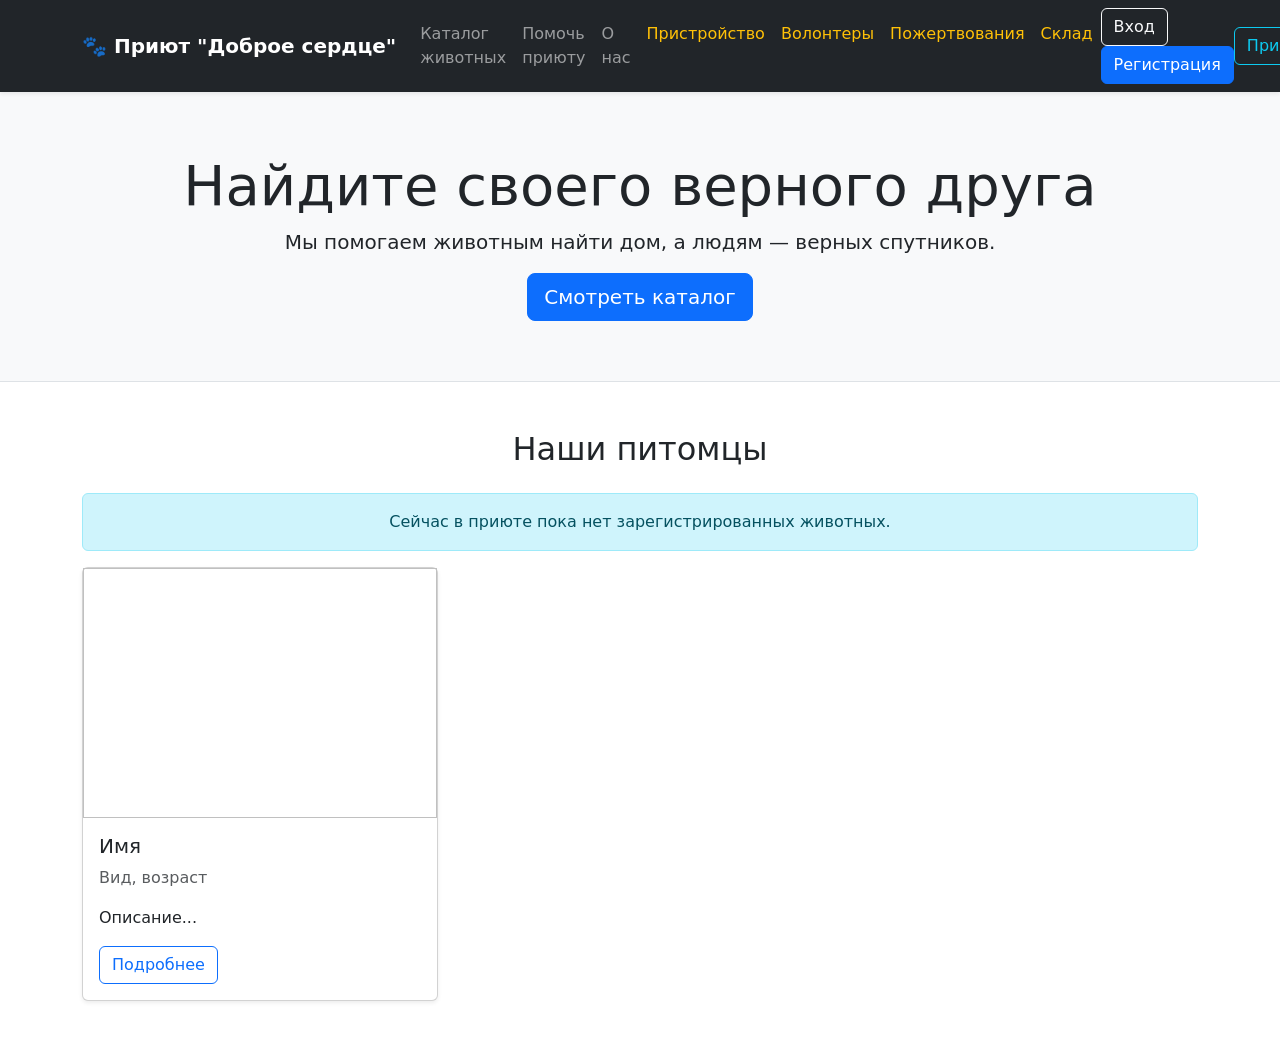
==== src/main/resources/templates/index.html @ b43a495e "first commit" ====
<!DOCTYPE html>
<html xmlns:th="http://www.thymeleaf.org">
<head>
    <meta charset="UTF-8">
    <title>Приют для животных "Доброе сердце"</title>
    <link href="https://cdn.jsdelivr.net/npm/bootstrap@5.3.0/dist/css/bootstrap.min.css" rel="stylesheet">
    <style>
        .hero-section { background: #f8f9fa; padding: 60px 0; border-bottom: 1px solid #dee2e6; }
        .animal-card img { height: 250px; object-fit: cover; }
    </style>
</head>
<body>

<nav class="navbar navbar-expand-lg navbar-dark bg-dark shadow-sm">
    <div class="container">
        <a class="navbar-brand fw-bold" href="/">🐾 Приют "Доброе сердце"</a>
        <button class="navbar-toggler" type="button" data-bs-toggle="collapse" data-bs-target="#navbarNav">
            <span class="navbar-toggler-icon"></span>
        </button>

        <div class="collapse navbar-collapse" id="navbarNav">
            <ul class="navbar-nav me-auto">
                <li class="nav-item">
                    <a class="nav-link" th:href="@{/catalog}">Каталог животных</a>
                </li>
                <li class="nav-item">
                    <a class="nav-link" href="/help">Помочь приюту</a>
                </li>
                <li class="nav-item">
                    <a class="nav-link" href="/about">О нас</a>
                </li>
                <li class="nav-item" th:if="${#authorization.expression('hasRole(''ADMIN'')')}">
                    <a class="nav-link text-warning" href="/admin/requests">Пристройство</a>
                </li>
                <li class="nav-item" th:if="${#authorization.expression('hasRole(''ADMIN'')')}">
                    <a class="nav-link text-warning" href="/admin/volunteers">Волонтеры</a>
                </li>
                <li class="nav-item" th:if="${#authorization.expression('hasRole(''ADMIN'')')}">
                    <a class="nav-link text-warning" href="/admin/donations">Пожертвования</a>
                </li>
                <li class="nav-item" th:if="${#authorization.expression('hasRole(''ADMIN'')')}">
                    <a class="nav-link text-warning" href="/admin/supplies">Склад</a>
                </li>
            </ul>

            <div class="d-flex align-items-center">
                <div th:unless="${#authorization.expression('isAuthenticated()')}">
                    <a href="/login" class="btn btn-outline-light me-2">Вход</a>
                    <a href="/register" class="btn btn-primary">Регистрация</a>
                </div>

                <div th:if="${#authorization.expression('isAuthenticated()')}" class="dropdown">
                    <button class="btn btn-outline-info dropdown-toggle" type="button" id="userMenu" data-bs-toggle="dropdown">
                        Привет, <span th:text="${userName}">Имя</span>!
                    </button>
                    <ul class="dropdown-menu dropdown-menu-end">
                        <li><a class="dropdown-content ms-3" href="/profile" style="text-decoration: none; color: black;">Мой профиль</a></li>
                        <li><hr class="dropdown-divider"></li>
                        <li>
                            <form th:action="@{/logout}" method="post">
                                <button type="submit" class="dropdown-item text-danger">Выйти</button>
                            </form>
                        </li>
                    </ul>
                </div>
            </div>
        </div>
    </div>
</nav>

<div class="hero-section text-center">
    <div class="container">
        <h1 class="display-4">Найдите своего верного друга</h1>
        <p class="lead">Мы помогаем животным найти дом, а людям — верных спутников.</p>
        <a href="#catalog" class="btn btn-primary btn-lg">Смотреть каталог</a>
    </div>
</div>

<div class="container my-5" id="catalog">
    <h2 class="text-center mb-4">Наши питомцы</h2>

    <div th:if="${listAnimals.isEmpty()}" class="alert alert-info text-center">
        Сейчас в приюте пока нет зарегистрированных животных.
    </div>

    <div class="row row-cols-1 row-cols-md-3 g-4">
        <div class="col" th:each="animal : ${listAnimals}">
            <div class="card h-100 animal-card shadow-sm">
                <img th:src="${animal.imageUrl != null ? animal.imageUrl : 'https://via.placeholder.com/300x250?text=Нет+фото'}" ...>
                <div class="card-body">
                    <h5 class="card-title" th:text="${animal.name}">Имя</h5>
                    <p class="card-text text-muted" th:text="${animal.species + ', ' + animal.age + ' лет'}">Вид, возраст</p>
                    <p class="card-text" th:text="${#strings.abbreviate(animal.description, 100)}">Описание...</p>
                    <a href="#" class="btn btn-outline-primary">Подробнее</a>
                </div>
            </div>
        </div>
    </div>
</div>
<script src="https://cdn.jsdelivr.net/npm/bootstrap@5.3.0/dist/js/bootstrap.bundle.min.js"></script>
</body>
</html>
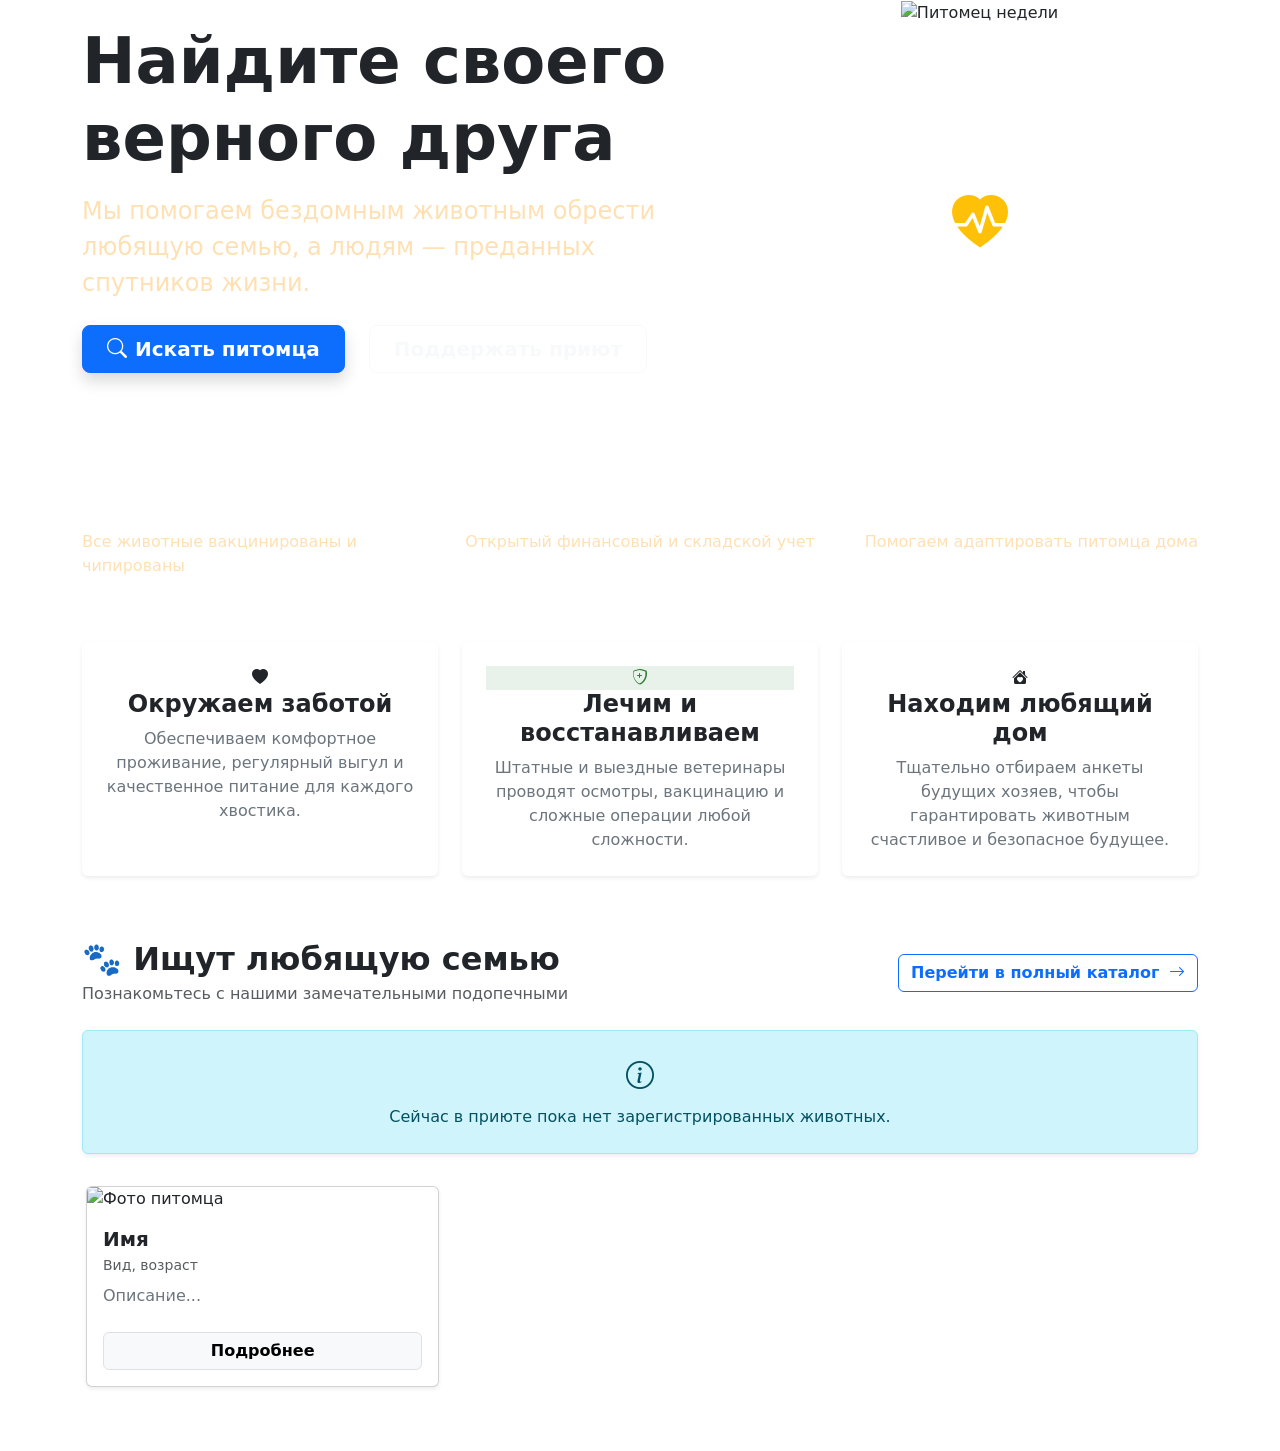
==== commit 28840f1d: "feat: implement shelter application logic and project setup" ====
--- a/src/main/resources/templates/index.html
+++ b/src/main/resources/templates/index.html
@@ -4,99 +4,160 @@
     <meta charset="UTF-8">
     <title>Приют для животных "Доброе сердце"</title>
     <link href="https://cdn.jsdelivr.net/npm/bootstrap@5.3.0/dist/css/bootstrap.min.css" rel="stylesheet">
-    <style>
-        .hero-section { background: #f8f9fa; padding: 60px 0; border-bottom: 1px solid #dee2e6; }
-        .animal-card img { height: 250px; object-fit: cover; }
-    </style>
+    <link rel="stylesheet" href="https://cdn.jsdelivr.net/npm/bootstrap-icons@1.11.3/font/bootstrap-icons.min.css">
+    <link rel="stylesheet" th:href="@{/css/style.css}">
 </head>
 <body>
 
-<nav class="navbar navbar-expand-lg navbar-dark bg-dark shadow-sm">
-    <div class="container">
-        <a class="navbar-brand fw-bold" href="/">🐾 Приют "Доброе сердце"</a>
-        <button class="navbar-toggler" type="button" data-bs-toggle="collapse" data-bs-target="#navbarNav">
-            <span class="navbar-toggler-icon"></span>
-        </button>
+<div th:replace="~{fragments :: navbar}"></div>
 
-        <div class="collapse navbar-collapse" id="navbarNav">
-            <ul class="navbar-nav me-auto">
-                <li class="nav-item">
-                    <a class="nav-link" th:href="@{/catalog}">Каталог животных</a>
-                </li>
-                <li class="nav-item">
-                    <a class="nav-link" href="/help">Помочь приюту</a>
-                </li>
-                <li class="nav-item">
-                    <a class="nav-link" href="/about">О нас</a>
-                </li>
-                <li class="nav-item" th:if="${#authorization.expression('hasRole(''ADMIN'')')}">
-                    <a class="nav-link text-warning" href="/admin/requests">Пристройство</a>
-                </li>
-                <li class="nav-item" th:if="${#authorization.expression('hasRole(''ADMIN'')')}">
-                    <a class="nav-link text-warning" href="/admin/volunteers">Волонтеры</a>
-                </li>
-                <li class="nav-item" th:if="${#authorization.expression('hasRole(''ADMIN'')')}">
-                    <a class="nav-link text-warning" href="/admin/donations">Пожертвования</a>
-                </li>
-                <li class="nav-item" th:if="${#authorization.expression('hasRole(''ADMIN'')')}">
-                    <a class="nav-link text-warning" href="/admin/supplies">Склад</a>
-                </li>
-            </ul>
+<div class="hero-section d-flex align-items-center">
+    <div class="container position-relative" style="z-index: 2;">
+        <div class="row align-items-center g-5">
 
-            <div class="d-flex align-items-center">
-                <div th:unless="${#authorization.expression('isAuthenticated()')}">
-                    <a href="/login" class="btn btn-outline-light me-2">Вход</a>
-                    <a href="/register" class="btn btn-primary">Регистрация</a>
+            <div class="col-lg-7 text-center text-lg-start">
+                <h1 class="display-3 fw-bold mb-3">Найдите своего верного друга</h1>
+                <p class="lead fs-4 mb-4" style="color: #ffe0b2;">Мы помогаем бездомным животным обрести любящую семью, а людям — преданных спутников жизни.</p>
+                <div class="d-grid gap-2 d-sm-flex justify-content-sm-center justify-content-lg-start mb-4">
+                    <a href="/catalog" class="btn btn-primary btn-lg px-4 me-sm-3 fw-bold shadow"><i class="bi bi-search me-2"></i>Искать питомца</a>
+                    <a href="/help" class="btn btn-outline-light btn-lg px-4 fw-bold">Поддержать приют</a>
+                </div>
+            </div>
+
+            <div class="col-lg-5 d-none d-lg-block">
+                <div class="hero-accent-card text-center" th:if="${heroAnimal != null}">
+                    <img th:src="${heroAnimal.imageUrl != null ? heroAnimal.imageUrl : 'https://via.placeholder.com/400x220?text=Ищет+фото'}" alt="Питомец недели">
+                    <div class="mt-3 text-white">
+                        <h5 class="fw-bold mb-1" th:text="${heroAnimal.name + ', ' + heroAnimal.age + ' лет'}">Имя питомца</h5>
+                        <p class="small mb-2 opacity-75" th:text="${heroAnimal.species}">Вид животного</p>
+                        <p class="small mb-0 italic opacity-90" th:text="${#strings.abbreviate(heroAnimal.description, 80)}">Краткое описание...</p>
+                    </div>
                 </div>
 
-                <div th:if="${#authorization.expression('isAuthenticated()')}" class="dropdown">
-                    <button class="btn btn-outline-info dropdown-toggle" type="button" id="userMenu" data-bs-toggle="dropdown">
-                        Привет, <span th:text="${userName}">Имя</span>!
-                    </button>
-                    <ul class="dropdown-menu dropdown-menu-end">
-                        <li><a class="dropdown-content ms-3" href="/profile" style="text-decoration: none; color: black;">Мой профиль</a></li>
-                        <li><hr class="dropdown-divider"></li>
-                        <li>
-                            <form th:action="@{/logout}" method="post">
-                                <button type="submit" class="dropdown-item text-danger">Выйти</button>
-                            </form>
-                        </li>
-                    </ul>
+                <div class="hero-accent-card text-center py-5" th:unless="${heroAnimal != null}">
+                    <div class="p-4">
+                        <i class="bi bi-heart-pulse-fill text-warning display-4 mb-3 d-block"></i>
+                        <h5 class="fw-bold text-white mb-2">Наши двери открыты</h5>
+                        <p class="small mb-0 text-white-50">Скоро здесь появится наш новый подопечный хвостик!</p>
+                    </div>
                 </div>
             </div>
+
         </div>
-    </div>
-</nav>
 
-<div class="hero-section text-center">
-    <div class="container">
-        <h1 class="display-4">Найдите своего верного друга</h1>
-        <p class="lead">Мы помогаем животным найти дом, а людям — верных спутников.</p>
-        <a href="#catalog" class="btn btn-primary btn-lg">Смотреть каталог</a>
-    </div>
-</div>
-
-<div class="container my-5" id="catalog">
-    <h2 class="text-center mb-4">Наши питомцы</h2>
-
-    <div th:if="${listAnimals.isEmpty()}" class="alert alert-info text-center">
-        Сейчас в приюте пока нет зарегистрированных животных.
-    </div>
-
-    <div class="row row-cols-1 row-cols-md-3 g-4">
-        <div class="col" th:each="animal : ${listAnimals}">
-            <div class="card h-100 animal-card shadow-sm">
-                <img th:src="${animal.imageUrl != null ? animal.imageUrl : 'https://via.placeholder.com/300x250?text=Нет+фото'}" ...>
-                <div class="card-body">
-                    <h5 class="card-title" th:text="${animal.name}">Имя</h5>
-                    <p class="card-text text-muted" th:text="${animal.species + ', ' + animal.age + ' лет'}">Вид, возраст</p>
-                    <p class="card-text" th:text="${#strings.abbreviate(animal.description, 100)}">Описание...</p>
-                    <a href="#" class="btn btn-outline-primary">Подробнее</a>
-                </div>
+        <div class="row mt-5 pt-4 border-top" style="border-color: rgba(255,255,255,0.15) !important;">
+            <div class="col-md-4 text-center text-md-start mb-3 mb-md-0">
+                <div class="h3 fw-bold mb-1 text-white">100%</div>
+                <p class="mb-0" style="color: #ffe0b2;">Все животные вакцинированы и чипированы</p>
+            </div>
+            <div class="col-md-4 text-center mb-3 mb-md-0">
+                <div class="h3 fw-bold mb-1 text-white">Прозрачность</div>
+                <p class="mb-0" style="color: #ffe0b2;">Открытый финансовый и складской учет</p>
+            </div>
+            <div class="col-md-4 text-center text-md-end">
+                <div class="h3 fw-bold mb-1 text-white">Поддержка</div>
+                <p class="mb-0" style="color: #ffe0b2;">Помогаем адаптировать питомца дома</p>
             </div>
         </div>
     </div>
 </div>
+
+<div class="container my-5 py-3">
+    <div class="row text-center g-4">
+        <div class="col-md-4">
+            <div class="card h-100 p-4 border-0 shadow-sm animal-card">
+                <div class="feature-icon"><i class="bi bi-heart-fill"></i></div>
+                <h4 class="fw-bold text-dark">Окружаем заботой</h4>
+                <p class="text-secondary mb-0">Обеспечиваем комфортное проживание, регулярный выгул и качественное питание для каждого хвостика.</p>
+            </div>
+        </div>
+        <div class="col-md-4">
+            <div class="card h-100 p-4 border-0 shadow-sm animal-card">
+                <div class="feature-icon" style="color: #2e7d32; background: rgba(46, 125, 50, 0.1);"><i class="bi bi-shield-plus"></i></div>
+                <h4 class="fw-bold text-dark">Лечим и восстанавливаем</h4>
+                <p class="text-secondary mb-0">Штатные и выездные ветеринары проводят осмотры, вакцинацию и сложные операции любой сложности.</p>
+            </div>
+        </div>
+        <div class="col-md-4">
+            <div class="card h-100 p-4 border-0 shadow-sm animal-card">
+                <div class="feature-icon feature-home"><i class="bi bi-house-heart-fill"></i></div>
+                <h4 class="fw-bold text-dark">Находим любящий дом</h4>
+                <p class="text-secondary mb-0">Тщательно отбираем анкеты будущих хозяев, чтобы гарантировать животным счастливое и безопасное будущее.</p>
+            </div>
+        </div>
+    </div>
+</div>
+
+<div class="container my-5" id="animals-section">
+    <div class="d-flex justify-content-between align-items-center mb-4">
+        <div>
+            <h2 class="fw-bold text-dark mb-1">🐾 Ищут любящую семью</h2>
+            <p class="text-muted mb-0">Познакомьтесь с нашими замечательными подопечными</p>
+        </div>
+        <a href="/catalog" class="btn btn-outline-primary fw-bold d-none d-md-inline-block">
+            Перейти в полный каталог <i class="bi bi-arrow-right ms-1"></i>
+        </a>
+    </div>
+
+    <div th:if="${listAnimals.isEmpty()}" class="alert alert-info text-center shadow-sm py-4">
+        <i class="bi bi-info-circle fs-3 d-block mb-2"></i>
+        Сейчас в приюте пока нет зарегистрированных животных.
+    </div>
+
+    <div th:unless="${listAnimals.isEmpty()}" id="animalsCarousel" class="carousel slide" data-bs-ride="carousel">
+        <div class="carousel-inner px-1 py-3">
+
+            <div class="carousel-item active">
+                <div class="row row-cols-1 row-cols-md-3 g-4">
+                    <div class="col" th:each="animal, iterStat : ${listAnimals}" th:if="${iterStat.index < 3}">
+                        <div class="card h-100 animal-card shadow-sm">
+                            <img th:src="${animal.imageUrl != null ? animal.imageUrl : 'https://via.placeholder.com/300x240?text=Нет+фото'}" class="card-img-top" alt="Фото питомца">
+                            <div class="card-body d-flex flex-column">
+                                <h5 class="card-title fw-bold mb-1 text-dark" th:text="${animal.name}">Имя</h5>
+                                <p class="card-text text-muted small mb-2" th:text="${animal.species + ' • ' + animal.age + ' лет'}">Вид, возраст</p>
+                                <p class="card-text text-secondary mb-4" th:text="${#strings.abbreviate(animal.description, 90)}">Описание...</p>
+                                <a th:href="@{/catalog(species=${animal.species})}" class="btn btn-light w-100 mt-auto fw-semibold border">Подробнее</a>
+                            </div>
+                        </div>
+                    </div>
+                </div>
+            </div>
+
+            <div class="carousel-item" th:if="${listAnimals.size() > 3}">
+                <div class="row row-cols-1 row-cols-md-3 g-4">
+                    <div class="col" th:each="animal, iterStat : ${listAnimals}" th:if="${iterStat.index >= 3 && iterStat.index < 6}">
+                        <div class="card h-100 animal-card shadow-sm">
+                            <img th:src="${animal.imageUrl != null ? animal.imageUrl : 'https://via.placeholder.com/300x240?text=Нет+фото'}" class="card-img-top" alt="Фото питомца">
+                            <div class="card-body d-flex flex-column">
+                                <h5 class="card-title fw-bold mb-1 text-dark" th:text="${animal.name}">Имя</h5>
+                                <p class="card-text text-muted small mb-2" th:text="${animal.species + ' • ' + animal.age + ' лет'}">Вид, возраст</p>
+                                <p class="card-text text-secondary mb-4" th:text="${#strings.abbreviate(animal.description, 90)}">Описание...</p>
+                                <a th:href="@{/catalog(species=${animal.species})}" class="btn btn-light w-100 mt-auto fw-semibold border">Подробнее</a>
+                            </div>
+                        </div>
+                    </div>
+                </div>
+            </div>
+
+        </div>
+
+        <button th:if="${listAnimals.size() > 3}" class="carousel-control-prev" type="button" data-bs-target="#animalsCarousel" data-bs-slide="prev">
+            <span class="carousel-control-prev-icon" aria-hidden="true"></span>
+            <span class="visually-hidden">Предыдущий</span>
+        </button>
+        <button th:if="${listAnimals.size() > 3}" class="carousel-control-next" type="button" data-bs-target="#animalsCarousel" data-bs-slide="next">
+            <span class="carousel-control-next-icon" aria-hidden="true"></span>
+            <span class="visually-hidden">Следующий</span>
+        </button>
+    </div>
+
+    <div class="text-center mt-4 d-md-none">
+        <a href="/catalog" class="btn btn-outline-primary w-100 fw-bold">Смотреть весь каталог</a>
+    </div>
+</div>
+
+<div th:replace="~{fragments :: footer}"></div>
+
 <script src="https://cdn.jsdelivr.net/npm/bootstrap@5.3.0/dist/js/bootstrap.bundle.min.js"></script>
 </body>
-</html>
+</html>
